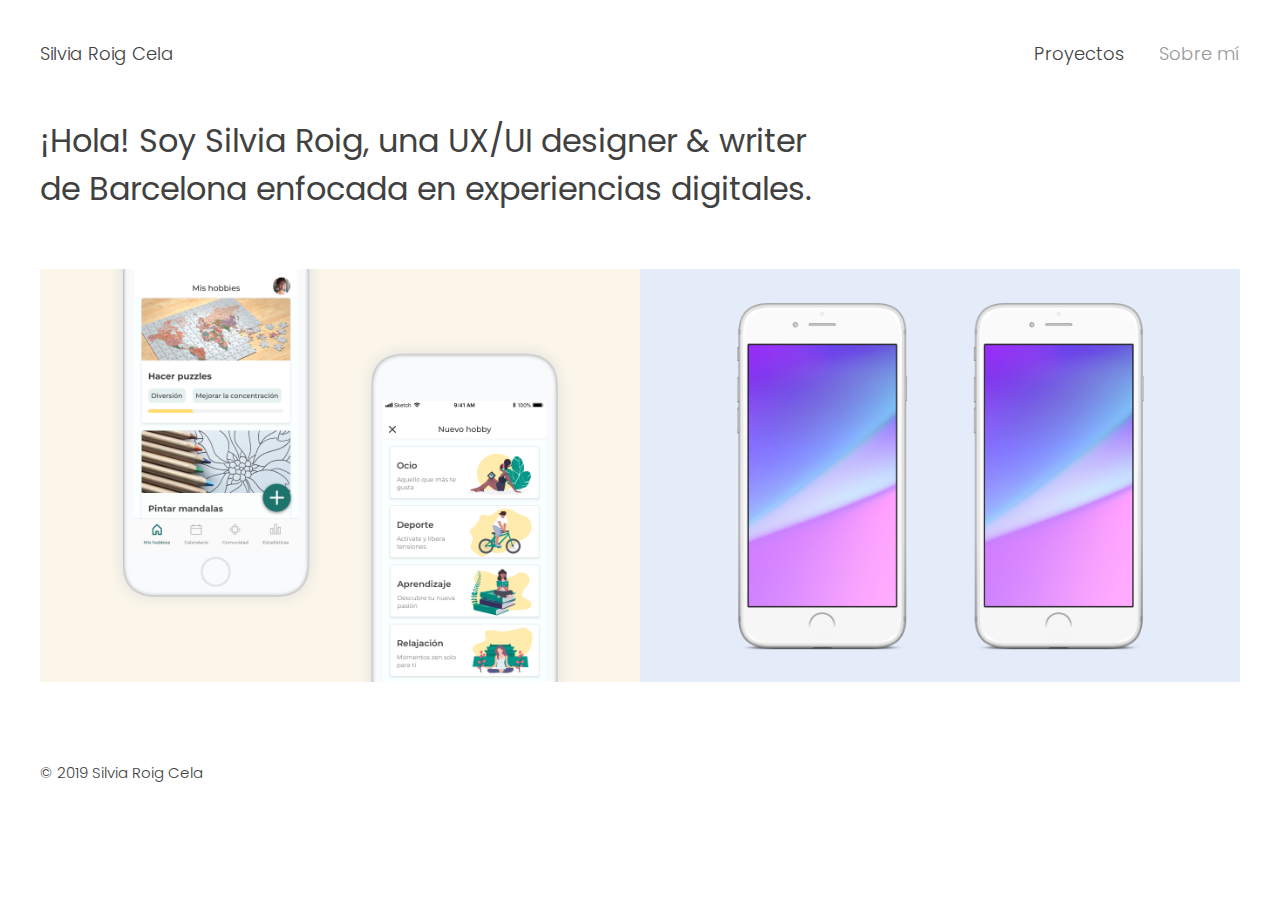
==== index.html @ dd19bb5b "WIP" ====
<!DOCTYPE html>
<html lang="en">
<head>
    <meta charset="UTF-8">
    <meta name="viewport" content="initial-scale=1.0">
    <meta http-equiv="X-UA-Compatible" content="ie=edge">
    <link rel="stylesheet" href="css/reset.css"/>
    
    <link rel="stylesheet" href="https://stackpath.bootstrapcdn.com/bootstrap/4.3.1/css/bootstrap.min.css" integrity="sha384-ggOyR0iXCbMQv3Xipma34MD+dH/1fQ784/j6cY/iJTQUOhcWr7x9JvoRxT2MZw1T" crossorigin="anonymous"> 
    <!-- <script src="https://stackpath.bootstrapcdn.com/bootstrap/4.3.1/js/bootstrap.min.js" integrity="sha384-JjSmVgyd0p3pXB1rRibZUAYoIIy6OrQ6VrjIEaFf/nJGzIxFDsf4x0xIM+B07jRM" crossorigin="anonymous"></script> -->
    
    <link href="https://fonts.googleapis.com/css?family=Poppins:100,100i,200,200i,300,300i,400,400i,500,500i,600,600i,700,700i,800,800i,900,900i" rel="stylesheet">
    <link rel="stylesheet" href="css/style.css"/>
    <title>Silvia Roig Cela</title>
    
    <script>
        function showOverlay(wrapperId) {
            document.getElementById(wrapperId).classList.add('active');
        }
        function hideOverlay(wrapperId) {
            document.getElementById(wrapperId).classList.remove('active');
        }
    </script>
</head>

<body>
    <header class="headercontainer">
        <h1 class="name com"><a class="link toplink1" href="index.html">Silvia Roig Cela</a></h1>
        <nav class="nav">
            <ul class="menu com">
                <li class="item item1"><a class="link toplink2" href="index.html">Proyectos</a></li>
                <li class="item item2"><a class="link toplink3" href="bio.html">Sobre mí</a></li>
            </ul>
        </nav>
    </header>
    
    <main>
        <div class="welcome">
            <div class="welcometext">
                <p>¡Hola! Soy Silvia Roig, una UX/UI designer & writer de Barcelona enfocada en experiencias digitales.</p>
            </div>
        </div>
        <div class="projects">
            <article class="mockup mockup1">
                <a href="proyecto1.html">
                    <div class="overlayWrapper overlayWrapper1" id="proyecto1">
                        <img class="gaintime" src="img/mockup.png" ontouchstart="showOverlay('proyecto1')" ontouchend="hideOverlay('proyecto1')"/>
                        <div class="overlay">
                            <span class="overlay-title">GainTime App</span>
                            <span class="overlay-subtitle">UX/UI Case Study</span>
                        </div>
                    </div>
                </a>
            </article>
            <article class="mockup mockup2">
                <a href="proyecto2.html">
                    <div class="overlayWrapper overlayWrapper2" id="proyecto2">
                        <img class="capstone" src="img/mockup2.png" ontouchstart="showOverlay('proyecto2')" ontouchend="hideOverlay('proyecto2')"/>
                        <div class="overlay">
                            <span class="overlay-title">Capstone Project</span>
                            <span class="overlay-subtitle">UX/UI Case Study</span>
                        </div>
                    </div>
                </a>
            </article>
        </div>
    </main>
    
    <footer>
        <div class="end">
            <div class="finaltext">
                <p>© 2019 Silvia Roig Cela</p>
            </div>
        </div>
    </footer>
</body>
</html>
---- css/style.css ----
/* body {
    padding: 0 40px;
} */

.headercontainer {
    padding: 40px 40px 10px 40px;
    display: flex;
    justify-content: space-between;
    align-items: center;
}

.com {
    color: #414141;
    font-family: 'Poppins', sans-serif;
    font-size: 18px;
    font-weight: 300;
}

.name {
    margin: 0;
}

.menu {
    margin: 0;
}

.item {
    display: inline-flex;
    justify-content: flex-end;
}

.item1 {
    margin-right: 30px;
}

.welcome {
    padding: 40px;
}

.welcometext {
    color: #414141;
    font-family: 'Poppins', sans-serif;
    font-size: 32px;
    font-weight: 400;
    display: flex;
    justify-content: flex-start;
    text-align: left;
    padding-right: 35%; 
}

.projects {
    display: flex;
}

.projects .overlayWrapper {
    position: relative;
}

.overlayWrapper1 .overlay {
    position: absolute;
    top: 0;
    bottom: 0;
    left: 0;
    right: 0;
    background: rgba(255,247,222, 0.6);
    
    transition: 0.5s;
    visibility: hidden;
    opacity: 0;

    display: flex;
    flex-direction: column;
    justify-content: center;
    align-items: center;

    color: #414141;
}

.overlayWrapper2 .overlay {
    position: absolute;
    top: 0;
    bottom: 0;
    left: 0;
    right: 0;
    background: rgba(216,230,255, 0.6);
    
    transition: 0.5s;
    visibility: hidden;
    opacity: 0;

    display: flex;
    flex-direction: column;
    justify-content: center;
    align-items: center;

    color: #414141;
}

.overlayWrapper:hover .overlay, 
.overlayWrapper.active .overlay {
    visibility: visible;
    opacity: 1;
}

.overlay-title {
    margin-bottom: 20px;
    font-family: 'Poppins', sans-serif;
    font-size: 18px;
    font-weight: 400;
}

.overlay-subtitle {
    font-family: 'Poppins', sans-serif;
    font-size: 15px;
    font-weight: 300;
}

.mockup {
    min-width: 300px;
    flex: 33.33%;
    padding-bottom: 10px;
}

.mockup1 {
    padding-left: 40px;
}

.mockup2 {
    padding-right: 40px;
}

img {
    max-width: 100%;
}

.toplink1 {
    color: #414141;
}

.toplink2 {
    color: #414141;
}

.toplink3 {
    color: #979797;
}

.toplinkbio2 {
    color: #979797;
}

.toplinkbio3 {
    color: #414141;
}

.link:hover {
    text-decoration: none;
    color: #414141;
}

.end {
    padding: 70px 40px 10px 40px;
    display: flex;
    flex-wrap: wrap;
}

.finaltext {
    color: #414141;
    font-family: 'Poppins', sans-serif;
    font-size: 15px;
    font-weight: 300;
    display: flex;
    justify-content: flex-start;
}

.sobremi {
    display: flex;
    padding-top: 80px;
}

.bio {
    padding: 0 10px 10px 40px;
}

.img-wrapper {
    min-width: 30%;
    margin: 5px 0 20px 240px;
}

.biotext {
    color: #414141;
    font-family: 'Poppins', sans-serif;
    font-size: 20px;
    font-weight: 300;
    text-align: left;
    padding-right: 30%;
}

.contact {
    color: #414141;
    font-family: 'Poppins', sans-serif;
    font-size: 18px;
    font-weight: 200;
    text-align: left;
    padding-top: 20px;
}

.mylinkedin {
    color: #888888;
    font-size: 25px;
    padding-right: 10px;
}

.mylinkedin:hover {
    color: #0077b5;
}

.mymedium {
    color: #888888;
    font-size: 25px;
    padding-right: 10px;
}

.mymedium:hover {
    color: #292929;
}

.myemail {
    color: #888888;
    font-size: 25px;
}

.myemail:hover {
    color: #1dbff5;
}

.presentation {
    padding: 60px 40px 0 40px;
}

.title {
    padding: 40px 25%;
    color: #414141;
    font-family: 'Poppins', sans-serif;
    font-size: 32px;
    font-weight: 400;
    display: flex;
    justify-content: flex-start;
    text-align: left;
}

.userpersona {
    padding: 0 25%;
}

.gaintimecasestudy {
    padding: 0 25%;
}

.gaintimetext {
    color: #414141;
    font-family: 'Poppins', sans-serif;
    font-size: 20px;
    font-weight: 300;
}

.capstonecasestudy {
    margin: 40px 40px 0 40px;
}

.capstonetext {
    color: #414141;
    font-family: 'Poppins', sans-serif;
    font-size: 20px;
    font-weight: 400;
}

/* ASPECT RATIO UTILS */

[class*='ratio-'] {
    display: block;
    position: relative;
  }
  
  [class*='ratio-'] > * {
    display: block;
    width: 100%;
    height: 100%;
    position: absolute;
    top: 0;
    left: 0;
  }

  .aspect-ratio-foto-silvia {
    padding-top: 110%;
  }

  .aspect-ratio-foto-silvia img {
    object-fit: cover;
  }
  

@media (max-width: 1200px) {
    .sobremi {
        display: block;
    }
    .img-wrapper {
        max-width: 30%;
        margin: 0 40px 28px 40px;
        float: left;
    }
}

@media (max-width: 750px) {
    .nav {
        position: fixed;
        top: 0;
        left: 0;
        width: 100%;
        padding: 15px 20px;
        border-bottom: 1px solid #D8D8D8;
        background: white;
    }

    .com {
        font-size: 18px;
    }

    .name {
        display: none;
    }

    .welcome {
        padding: 40px 20px 10px 20px;
    }

    .welcometext {
        font-size: 25px;
        display: flex;
        justify-content: flex-start;
        text-align: left;
        padding-right: 0;
    }

    .projects {
        flex-direction: column;
    }

    .mockup1 {
        padding: 0 20px 10px 20px;
    }
    
    .mockup2 {
        padding: 0 20px 10px 20px;
    }

    .end {
        padding: 40px 20px 10px 20px;
    }

    .sobremi {
        display: flex;
        flex-direction: column;
        padding-top: 40px;
    }

    .img-wrapper {
        float: none;
        margin: 0 0 30px 20px;
        max-width: 80%;
    }

    .aspect-ratio-foto-silvia {
        padding-top: 70%;
      }

    .bio {
        padding: 0 20px 10px 20px;
    }

    .biotext {
        font-size: 18px;
        padding-right: 0;
    }

    .contact {
        font-size: 18px;
        padding-right: 0;
    }
    
    .presentation {
        padding: 40px 20px 0 20px;
    }

    .title {
        padding: 30px 20px;
        font-size: 25px;
    }

    .userpersona {
        padding: 0 20px;
    }
    
    .gaintimecasestudy {
        padding: 0 20px;
    }

    .gaintimetext {
        font-size: 18px;
    }

}
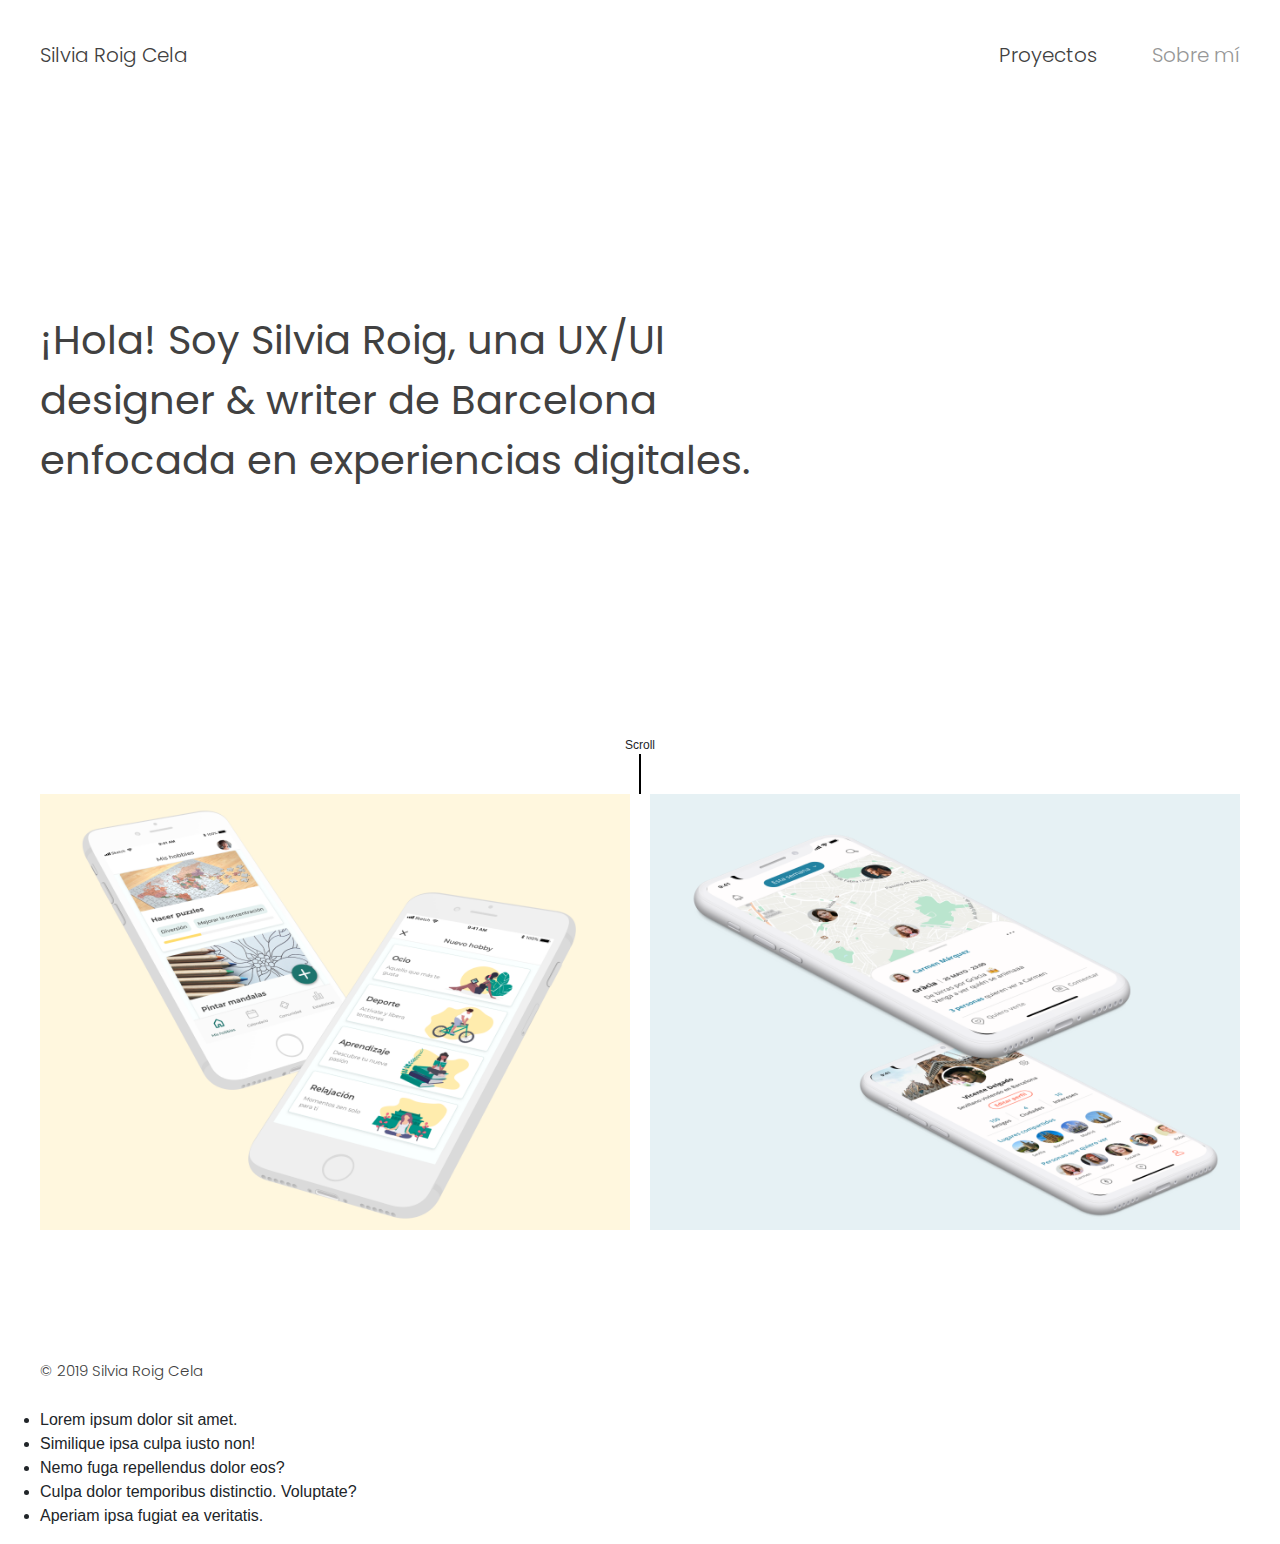
==== commit 3ce865c8: "WIP" ====
--- a/index.html
+++ b/index.html
@@ -24,7 +24,7 @@
 </head>
 
 <body>
-    <header class="headercontainer">
+    <header class="header-container">
         <h1 class="name com"><a class="link toplink1" href="index.html">Silvia Roig Cela</a></h1>
         <nav class="nav">
             <ul class="menu com">
@@ -40,7 +40,11 @@
                 <p>¡Hola! Soy Silvia Roig, una UX/UI designer & writer de Barcelona enfocada en experiencias digitales.</p>
             </div>
         </div>
-        <div class="projects">
+        <div id="scroll-container">
+            <p>Scroll</p>
+            <div class="barra"></div>
+        </div>
+        <div id="project-start" class="projects">
             <article class="mockup mockup1">
                 <a href="proyecto1.html">
                     <div class="overlayWrapper overlayWrapper1" id="proyecto1">
@@ -73,5 +77,14 @@
             </div>
         </div>
     </footer>
+   <div>
+       <ul>
+           <li>Lorem ipsum dolor sit amet.</li>
+           <li>Similique ipsa culpa iusto non!</li>
+           <li>Nemo fuga repellendus dolor eos?</li>
+           <li>Culpa dolor temporibus distinctio. Voluptate?</li>
+           <li>Aperiam ipsa fugiat ea veritatis.</li>
+       </ul>
+   </div>
 </body>
 </html>--- a/css/style.css
+++ b/css/style.css
@@ -1,8 +1,4 @@
-/* body {
-    padding: 0 40px;
-} */
-
-.headercontainer {
+.header-container {
     padding: 40px 40px 10px 40px;
     display: flex;
     justify-content: space-between;
@@ -12,7 +8,7 @@
 .com {
     color: #414141;
     font-family: 'Poppins', sans-serif;
-    font-size: 18px;
+    font-size: 20px;
     font-weight: 300;
 }
 
@@ -30,22 +26,40 @@
 }
 
 .item1 {
-    margin-right: 30px;
+    margin-right: 50px;
 }
 
 .welcome {
-    padding: 40px;
+    padding: 230px 40px;
 }
 
 .welcometext {
     color: #414141;
     font-family: 'Poppins', sans-serif;
-    font-size: 32px;
+    font-size: 40px;
     font-weight: 400;
     display: flex;
     justify-content: flex-start;
     text-align: left;
     padding-right: 35%; 
+}
+
+#scroll-container {
+    display: flex;
+    justify-content: center;
+    align-items: center;
+    flex-direction: column;
+    font-size: 12px;
+}
+
+#scroll-container p {
+    margin-bottom: 0;
+}
+
+.barra {
+    width: 2px;
+    height: 40px;
+    background-color: black;
 }
 
 .projects {
@@ -62,7 +76,7 @@
     bottom: 0;
     left: 0;
     right: 0;
-    background: rgba(255,247,222, 0.6);
+    background: rgba(251,246,233, 0.7);
     
     transition: 0.5s;
     visibility: hidden;
@@ -82,7 +96,7 @@
     bottom: 0;
     left: 0;
     right: 0;
-    background: rgba(216,230,255, 0.6);
+    background: rgba(238,244,254, 0.7);
     
     transition: 0.5s;
     visibility: hidden;
@@ -105,13 +119,13 @@
 .overlay-title {
     margin-bottom: 20px;
     font-family: 'Poppins', sans-serif;
+    font-size: 20px;
+    font-weight: 400;
+}
+
+.overlay-subtitle {
+    font-family: 'Poppins', sans-serif;
     font-size: 18px;
-    font-weight: 400;
-}
-
-.overlay-subtitle {
-    font-family: 'Poppins', sans-serif;
-    font-size: 15px;
     font-weight: 300;
 }
 
@@ -123,9 +137,11 @@
 
 .mockup1 {
     padding-left: 40px;
+    padding-right: 10px;
 }
 
 .mockup2 {
+    padding-left: 10px;
     padding-right: 40px;
 }
 
@@ -159,7 +175,7 @@
 }
 
 .end {
-    padding: 70px 40px 10px 40px;
+    padding: 120px 40px 10px 40px;
     display: flex;
     flex-wrap: wrap;
 }
@@ -175,7 +191,7 @@
 
 .sobremi {
     display: flex;
-    padding-top: 80px;
+    padding-top: 120px;
 }
 
 .bio {
@@ -194,6 +210,29 @@
     font-weight: 300;
     text-align: left;
     padding-right: 30%;
+}
+
+.cv {
+    /* padding-top: 20px; */
+    color: #414141;
+    font-family: 'Poppins', sans-serif;
+    font-size: 20px;
+    font-weight: 300;
+}
+
+.descargarcv {
+    color: #414141;
+    font-family: 'Poppins', sans-serif;
+    font-size: 20px;
+    font-weight: 300;
+    text-decoration: underline;
+}
+
+.descargarcv:hover {
+    color: #414141;
+    font-family: 'Poppins', sans-serif;
+    font-size: 20px;
+    font-weight: 300;
 }
 
 .contact {
@@ -231,7 +270,7 @@
 }
 
 .myemail:hover {
-    color: #1dbff5;
+    color: #18c2fe;
 }
 
 .presentation {
@@ -239,7 +278,7 @@
 }
 
 .title {
-    padding: 40px 25%;
+    padding: 40px 25% 0 25%;
     color: #414141;
     font-family: 'Poppins', sans-serif;
     font-size: 32px;
@@ -249,8 +288,24 @@
     text-align: left;
 }
 
+.subtitle {
+    padding: 0 25% 20px 25%;
+    color: #414141;
+    font-family: 'Poppins', sans-serif;
+    font-size: 25px;
+    font-weight: 400;
+    display: flex;
+    justify-content: flex-start;
+    text-align: left;
+    line-height: 1.8;
+}
+
 .userpersona {
-    padding: 0 25%;
+    padding: 40px 25%;
+}
+
+.userjourney {
+    padding: 20px 25% 40px 25%;
 }
 
 .gaintimecasestudy {
@@ -262,10 +317,11 @@
     font-family: 'Poppins', sans-serif;
     font-size: 20px;
     font-weight: 300;
+    line-height: 1.8;
 }
 
 .capstonecasestudy {
-    margin: 40px 40px 0 40px;
+    margin: 0 25%;
 }
 
 .capstonetext {
@@ -273,6 +329,7 @@
     font-family: 'Poppins', sans-serif;
     font-size: 20px;
     font-weight: 400;
+    line-height: 1.8;
 }
 
 /* ASPECT RATIO UTILS */
@@ -331,7 +388,7 @@
     }
 
     .welcome {
-        padding: 40px 20px 10px 20px;
+        padding: 100px 20px;
     }
 
     .welcometext {
@@ -351,7 +408,7 @@
     }
     
     .mockup2 {
-        padding: 0 20px 10px 20px;
+        padding: 10px 20px;
     }
 
     .end {
@@ -387,26 +444,49 @@
         font-size: 18px;
         padding-right: 0;
     }
+
+    .cv {
+        font-size: 18px;
+    }
+
+    .descargarcv {
+        font-size: 18px;
+    }
     
     .presentation {
         padding: 40px 20px 0 20px;
     }
 
     .title {
-        padding: 30px 20px;
+        padding: 30px 20px 0 20px;
         font-size: 25px;
     }
 
+    .subtitle {
+        padding: 0 20px 15px 20px;
+        font-size: 20px;
+        line-height: 1.7;
+    }
+
     .userpersona {
-        padding: 0 20px;
+        padding: 20px;
     }
     
+    .userjourney {
+        padding: 20px;
+    }
+
     .gaintimecasestudy {
         padding: 0 20px;
     }
 
     .gaintimetext {
         font-size: 18px;
-    }
+        line-height: 1.7;
+    }
+
+    .capstonetext {
+        font-size: 18px;
+        line-height: 1.7;
 
 }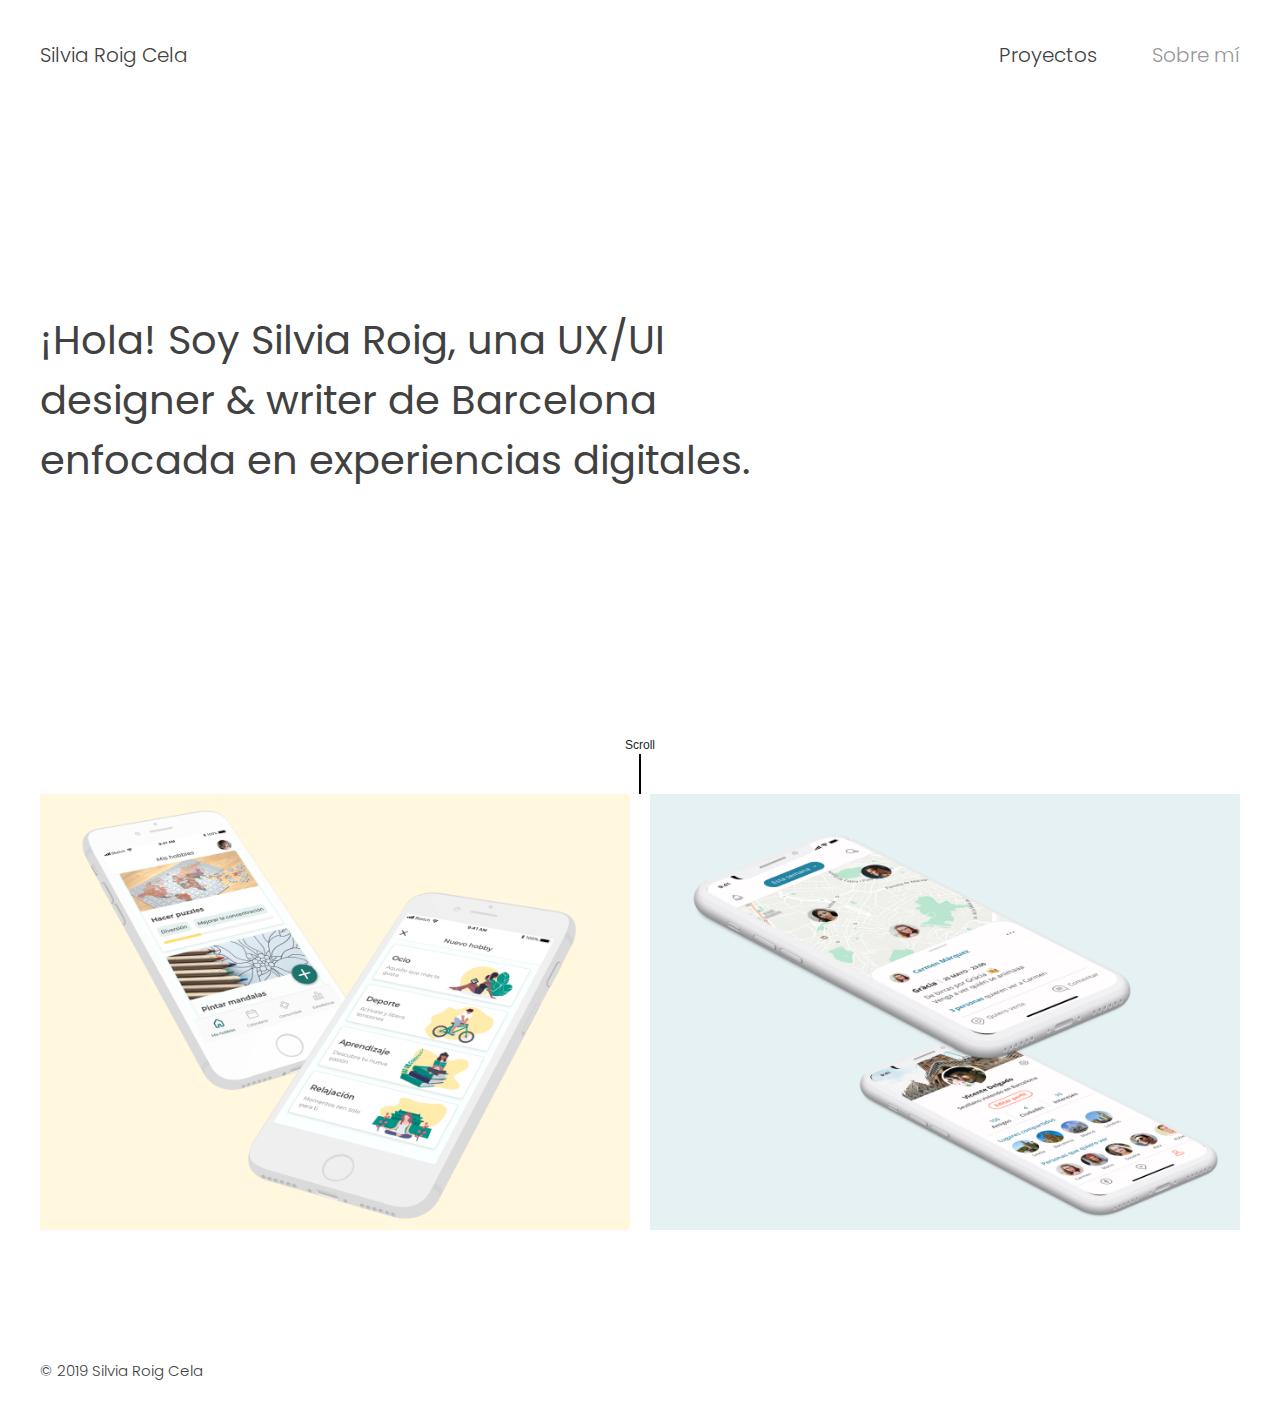
==== commit 9b317502: "WIP" ====
--- a/index.html
+++ b/index.html
@@ -12,19 +12,10 @@
     <link href="https://fonts.googleapis.com/css?family=Poppins:100,100i,200,200i,300,300i,400,400i,500,500i,600,600i,700,700i,800,800i,900,900i" rel="stylesheet">
     <link rel="stylesheet" href="css/style.css"/>
     <title>Silvia Roig Cela</title>
-    
-    <script>
-        function showOverlay(wrapperId) {
-            document.getElementById(wrapperId).classList.add('active');
-        }
-        function hideOverlay(wrapperId) {
-            document.getElementById(wrapperId).classList.remove('active');
-        }
-    </script>
 </head>
 
 <body>
-    <header class="header-container">
+    <header class="headercontainer">
         <h1 class="name com"><a class="link toplink1" href="index.html">Silvia Roig Cela</a></h1>
         <nav class="nav">
             <ul class="menu com">
@@ -77,14 +68,7 @@
             </div>
         </div>
     </footer>
-   <div>
-       <ul>
-           <li>Lorem ipsum dolor sit amet.</li>
-           <li>Similique ipsa culpa iusto non!</li>
-           <li>Nemo fuga repellendus dolor eos?</li>
-           <li>Culpa dolor temporibus distinctio. Voluptate?</li>
-           <li>Aperiam ipsa fugiat ea veritatis.</li>
-       </ul>
-   </div>
+
+    <script src="js/app.js"></script>
 </body>
 </html>--- a/css/style.css
+++ b/css/style.css
@@ -1,4 +1,4 @@
-.header-container {
+.headercontainer {
     padding: 40px 40px 10px 40px;
     display: flex;
     justify-content: space-between;
@@ -488,5 +488,6 @@
     .capstonetext {
         font-size: 18px;
         line-height: 1.7;
+    }
 
 }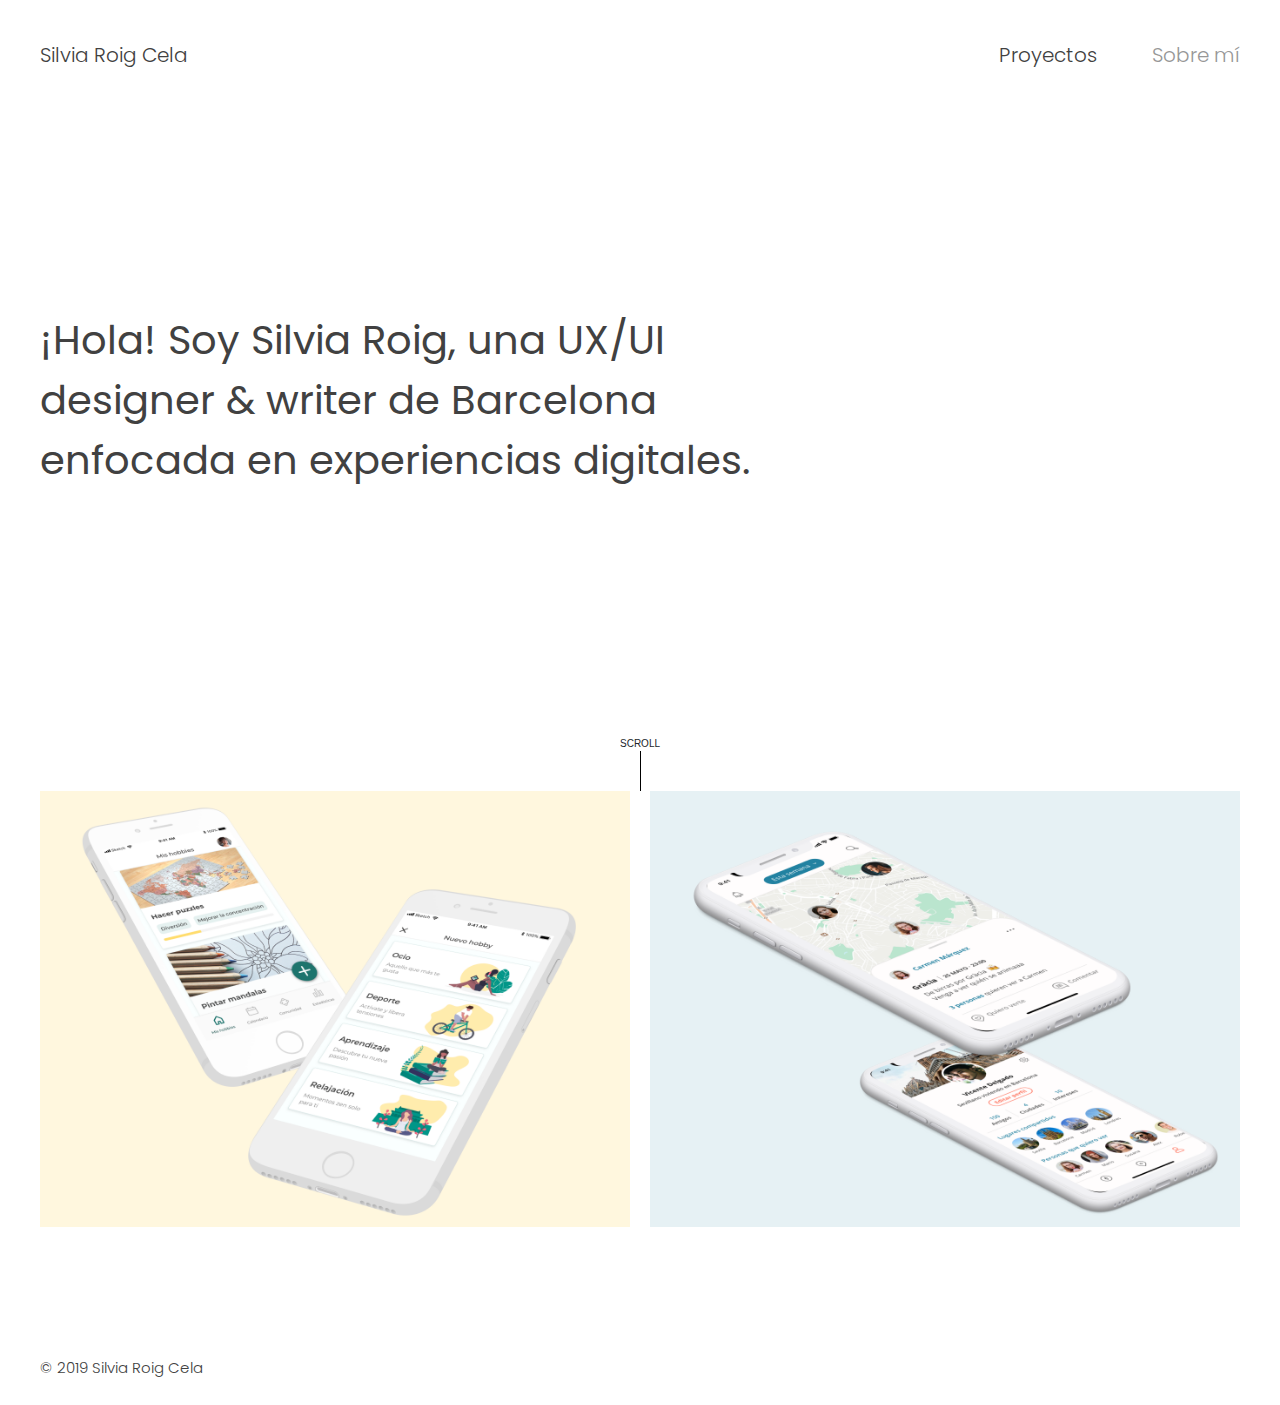
==== commit 979f06cd: "WIP" ====
--- a/index.html
+++ b/index.html
@@ -19,7 +19,7 @@
         <h1 class="name com"><a class="link toplink1" href="index.html">Silvia Roig Cela</a></h1>
         <nav class="nav">
             <ul class="menu com">
-                <li class="item item1"><a class="link toplink2" href="index.html">Proyectos</a></li>
+                <li class="item item1"><a id="link-projects" class="link toplink2" href="index.html">Proyectos</a></li>
                 <li class="item item2"><a class="link toplink3" href="bio.html">Sobre mí</a></li>
             </ul>
         </nav>
@@ -32,7 +32,7 @@
             </div>
         </div>
         <div id="scroll-container">
-            <p>Scroll</p>
+            <p>SCROLL</p>
             <div class="barra"></div>
         </div>
         <div id="project-start" class="projects">
@@ -69,6 +69,10 @@
         </div>
     </footer>
 
+    <script
+    src="https://code.jquery.com/jquery-3.4.1.min.js"
+    integrity="sha256-CSXorXvZcTkaix6Yvo6HppcZGetbYMGWSFlBw8HfCJo="
+    crossorigin="anonymous"></script>
     <script src="js/app.js"></script>
 </body>
 </html>--- a/css/style.css
+++ b/css/style.css
@@ -49,7 +49,13 @@
     justify-content: center;
     align-items: center;
     flex-direction: column;
-    font-size: 12px;
+    font-size: 10px;
+    opacity: 1;
+    transition: opacity 350ms ease;
+}
+
+#scroll-container.hidden {
+    opacity: 0;
 }
 
 #scroll-container p {
@@ -57,9 +63,27 @@
 }
 
 .barra {
-    width: 2px;
+    width: 1px;
     height: 40px;
     background-color: black;
+}
+
+.sidebar-menu {
+    position: fixed;
+    left: 5%;
+    top: 15%;
+    font-size: 1.2rem;
+    opacity: 1;
+    transition: opacity 200ms ease;
+}
+
+.sidebar-menu a {
+    display: block;
+    color: black;
+}
+
+.sidebar-menu.hidden {
+    opacity: 0;
 }
 
 .projects {
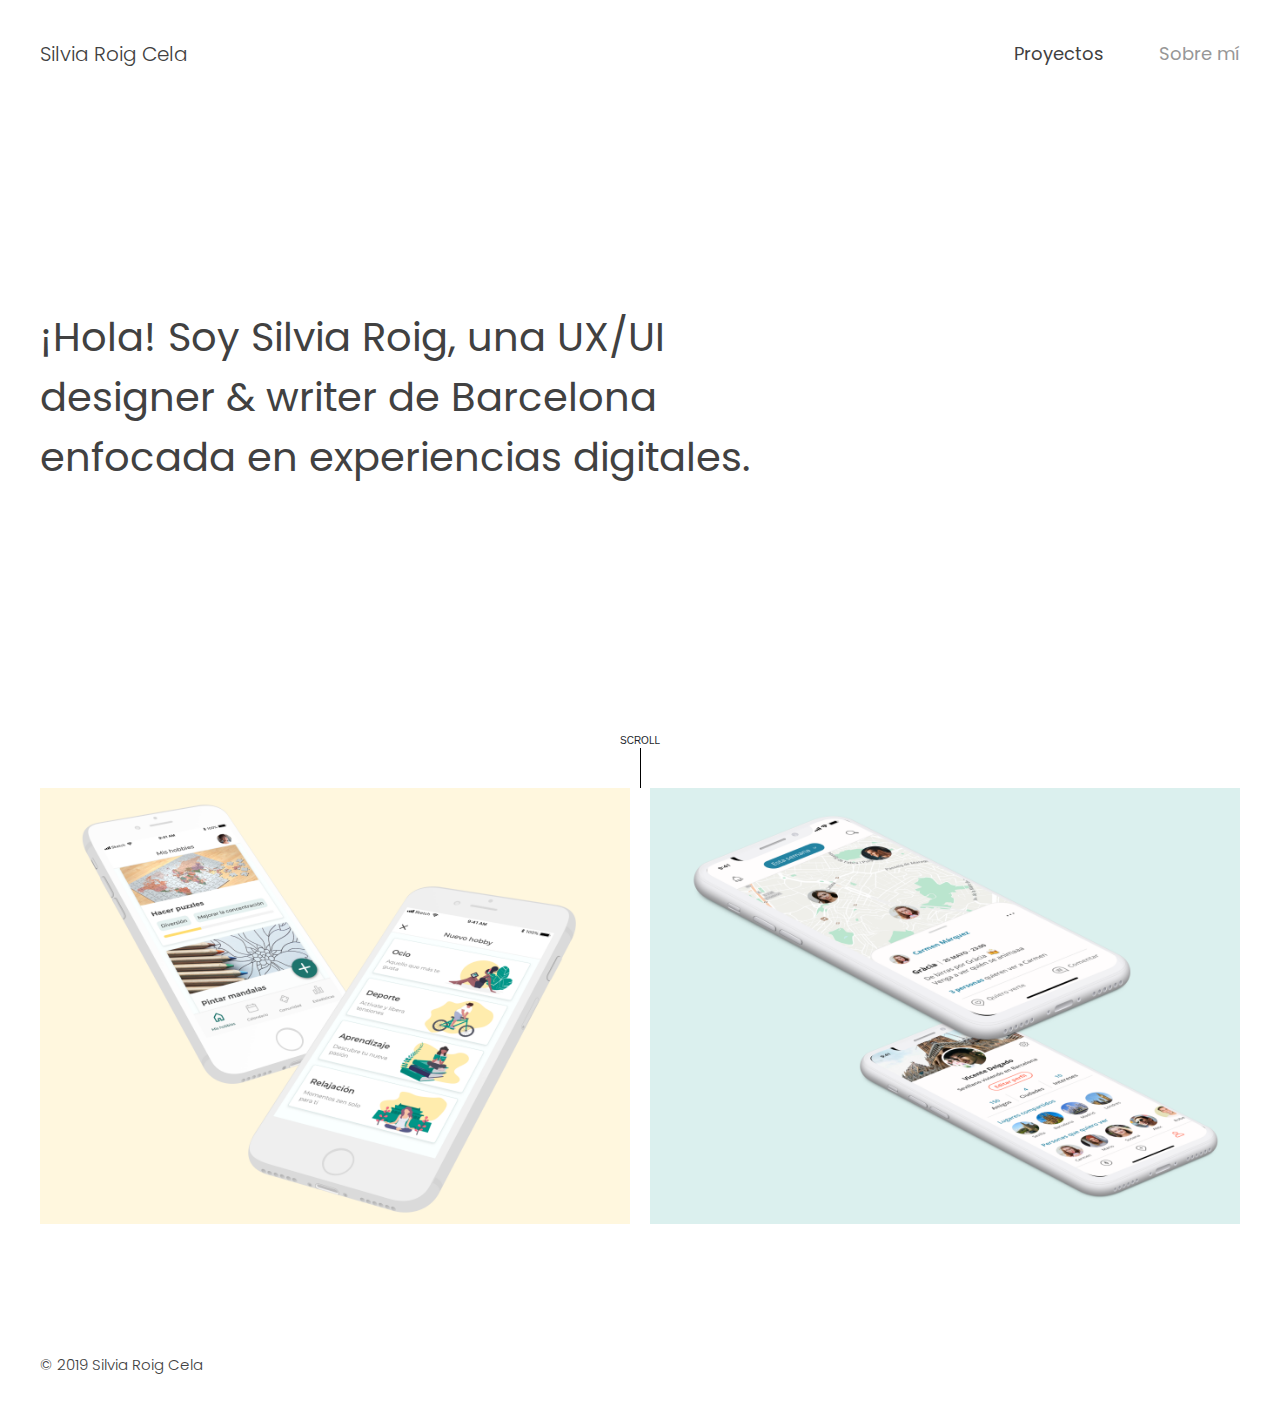
==== commit 0c197bba: "WIP" ====
--- a/index.html
+++ b/index.html
@@ -18,7 +18,7 @@
     <header class="headercontainer">
         <h1 class="name com"><a class="link toplink1" href="index.html">Silvia Roig Cela</a></h1>
         <nav class="nav">
-            <ul class="menu com">
+            <ul class="menu">
                 <li class="item item1"><a id="link-projects" class="link toplink2" href="index.html">Proyectos</a></li>
                 <li class="item item2"><a class="link toplink3" href="bio.html">Sobre mí</a></li>
             </ul>
@@ -52,7 +52,7 @@
                     <div class="overlayWrapper overlayWrapper2" id="proyecto2">
                         <img class="capstone" src="img/mockup2.png" ontouchstart="showOverlay('proyecto2')" ontouchend="hideOverlay('proyecto2')"/>
                         <div class="overlay">
-                            <span class="overlay-title">Capstone Project</span>
+                            <span class="overlay-title">Loki App</span>
                             <span class="overlay-subtitle">UX/UI Case Study</span>
                         </div>
                     </div>
--- a/css/style.css
+++ b/css/style.css
@@ -18,6 +18,9 @@
 
 .menu {
     margin: 0;
+    font-family: 'Poppins', sans-serif;
+    font-size: 18px;
+    font-weight: 400;
 }
 
 .item {
@@ -66,24 +69,6 @@
     width: 1px;
     height: 40px;
     background-color: black;
-}
-
-.sidebar-menu {
-    position: fixed;
-    left: 5%;
-    top: 15%;
-    font-size: 1.2rem;
-    opacity: 1;
-    transition: opacity 200ms ease;
-}
-
-.sidebar-menu a {
-    display: block;
-    color: black;
-}
-
-.sidebar-menu.hidden {
-    opacity: 0;
 }
 
 .projects {
@@ -120,7 +105,7 @@
     bottom: 0;
     left: 0;
     right: 0;
-    background: rgba(238,244,254, 0.7);
+    background: rgba(223,236,235, 0.7);
     
     transition: 0.5s;
     visibility: hidden;
@@ -295,6 +280,24 @@
 
 .myemail:hover {
     color: #18c2fe;
+}
+
+.sidebar-menu {
+    position: fixed;
+    left: 5%;
+    top: 15%;
+    font-size: 1.2rem;
+    opacity: 1;
+    transition: opacity 200ms ease;
+}
+
+.sidebar-menu a {
+    display: block;
+    color: black;
+}
+
+.sidebar-menu.hidden {
+    opacity: 0;
 }
 
 .presentation {
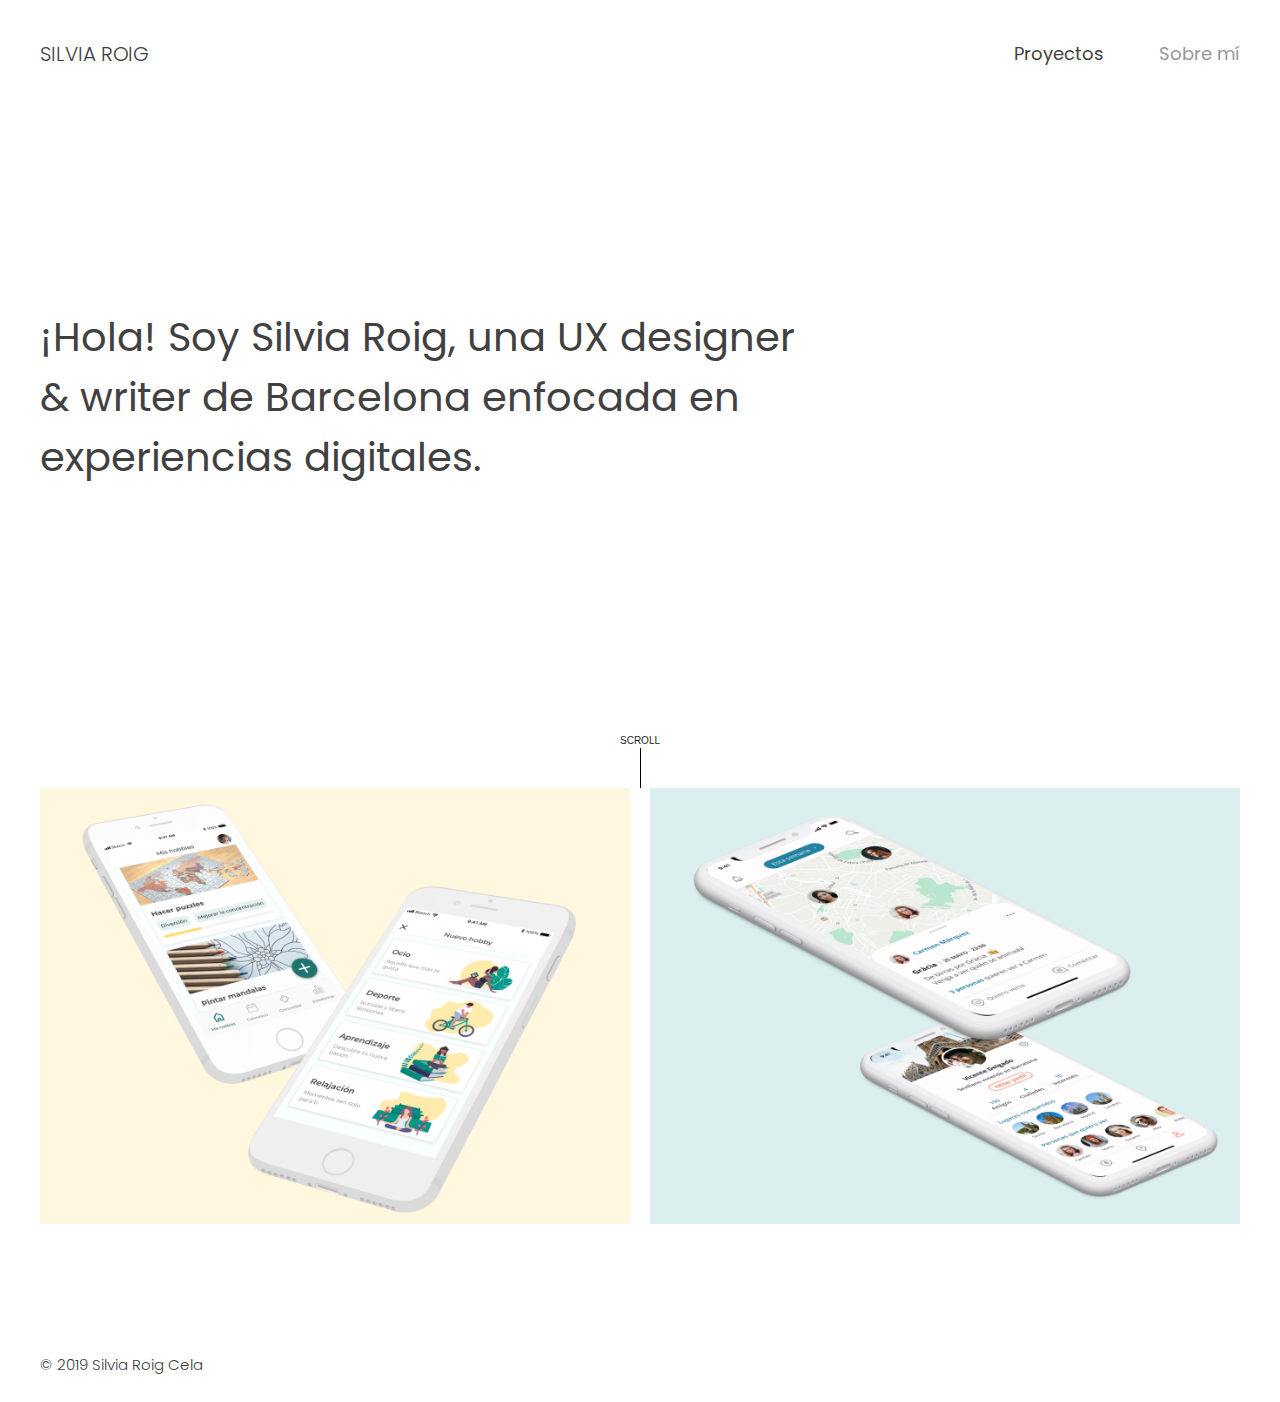
==== commit deb8281a: "WIP" ====
--- a/index.html
+++ b/index.html
@@ -16,7 +16,7 @@
 
 <body>
     <header class="headercontainer">
-        <h1 class="name com"><a class="link toplink1" href="index.html">Silvia Roig Cela</a></h1>
+        <h1 class="name com"><a class="link toplink1" href="index.html">SILVIA ROIG</a></h1>
         <nav class="nav">
             <ul class="menu">
                 <li class="item item1"><a id="link-projects" class="link toplink2" href="index.html">Proyectos</a></li>
@@ -28,7 +28,7 @@
     <main>
         <div class="welcome">
             <div class="welcometext">
-                <p>¡Hola! Soy Silvia Roig, una UX/UI designer & writer de Barcelona enfocada en experiencias digitales.</p>
+                <p>¡Hola! Soy Silvia Roig, una UX designer & writer de Barcelona enfocada en experiencias digitales.</p>
             </div>
         </div>
         <div id="scroll-container">
--- a/css/style.css
+++ b/css/style.css
@@ -213,44 +213,47 @@
 }
 
 .biotext {
-    color: #414141;
-    font-family: 'Poppins', sans-serif;
-    font-size: 20px;
+    color: #4D4D4D;
+    font-family: 'Poppins', sans-serif;
+    font-size: 19px;
     font-weight: 300;
     text-align: left;
     padding-right: 30%;
 }
 
 .cv {
-    /* padding-top: 20px; */
-    color: #414141;
-    font-family: 'Poppins', sans-serif;
-    font-size: 20px;
-    font-weight: 300;
+    padding-top: 30px;
+    color: #414141;
+    font-family: 'Poppins', sans-serif;
+    font-size: 19px;
+    font-weight: 400;
+}
+
+.saber-mas {
+    margin-bottom: 0
 }
 
 .descargarcv {
     color: #414141;
     font-family: 'Poppins', sans-serif;
-    font-size: 20px;
-    font-weight: 300;
+    font-size: 19px;
+    font-weight: 400;
     text-decoration: underline;
 }
 
 .descargarcv:hover {
     color: #414141;
     font-family: 'Poppins', sans-serif;
-    font-size: 20px;
-    font-weight: 300;
+    font-size: 19px;
+    font-weight: 400;
 }
 
 .contact {
     color: #414141;
     font-family: 'Poppins', sans-serif;
-    font-size: 18px;
-    font-weight: 200;
+    font-size: 19px;
+    font-weight: 400;
     text-align: left;
-    padding-top: 20px;
 }
 
 .mylinkedin {
@@ -279,7 +282,7 @@
 }
 
 .myemail:hover {
-    color: #18c2fe;
+    color: #c23a2b;
 }
 
 .sidebar-menu {
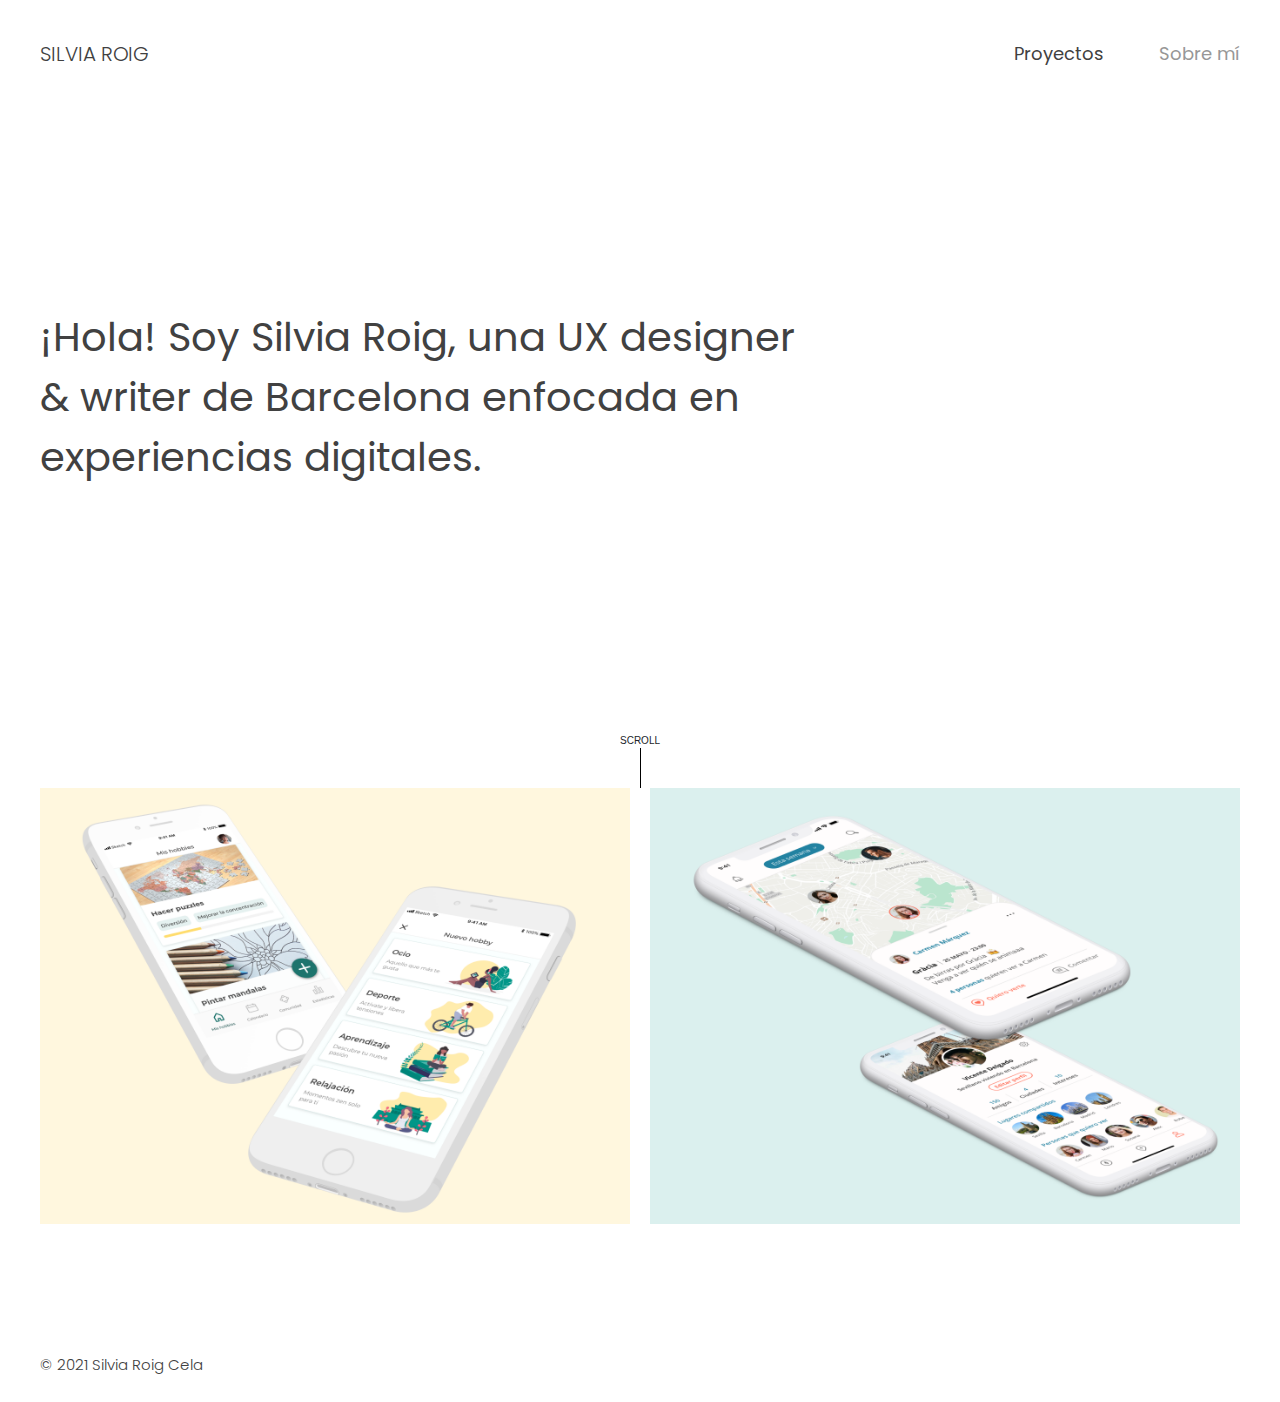
==== commit f4113347: "Update August 2021" ====
--- a/index.html
+++ b/index.html
@@ -64,7 +64,7 @@
     <footer>
         <div class="end">
             <div class="finaltext">
-                <p>© 2019 Silvia Roig Cela</p>
+                <p>© 2021 Silvia Roig Cela</p>
             </div>
         </div>
     </footer>
--- a/css/style.css
+++ b/css/style.css
@@ -213,7 +213,7 @@
 }
 
 .biotext {
-    color: #4D4D4D;
+    color: #414141;
     font-family: 'Poppins', sans-serif;
     font-size: 19px;
     font-weight: 300;
@@ -226,14 +226,14 @@
     color: #414141;
     font-family: 'Poppins', sans-serif;
     font-size: 19px;
-    font-weight: 400;
+    font-weight: 300;
 }
 
 .saber-mas {
     margin-bottom: 0
 }
 
-.descargarcv {
+.descargar {
     color: #414141;
     font-family: 'Poppins', sans-serif;
     font-size: 19px;
@@ -241,7 +241,7 @@
     text-decoration: underline;
 }
 
-.descargarcv:hover {
+.descargar:hover {
     color: #414141;
     font-family: 'Poppins', sans-serif;
     font-size: 19px;
@@ -252,7 +252,7 @@
     color: #414141;
     font-family: 'Poppins', sans-serif;
     font-size: 19px;
-    font-weight: 400;
+    font-weight: 300;
     text-align: left;
 }
 
@@ -330,14 +330,6 @@
     line-height: 1.8;
 }
 
-.userpersona {
-    padding: 40px 25%;
-}
-
-.userjourney {
-    padding: 20px 25% 40px 25%;
-}
-
 .gaintimecasestudy {
     padding: 0 25%;
 }
@@ -348,6 +340,22 @@
     font-size: 20px;
     font-weight: 300;
     line-height: 1.8;
+}
+
+.entrevistas {
+    padding-left: 25px;
+}
+
+.enumeracion {
+    padding-left: 25px;
+}
+
+.separador {
+    height: 30px;
+}
+
+.fotogain {
+    padding: 20px 0; 
 }
 
 .capstonecasestudy {
@@ -479,7 +487,7 @@
         font-size: 18px;
     }
 
-    .descargarcv {
+    .descargar {
         font-size: 18px;
     }
     
@@ -498,14 +506,6 @@
         line-height: 1.7;
     }
 
-    .userpersona {
-        padding: 20px;
-    }
-    
-    .userjourney {
-        padding: 20px;
-    }
-
     .gaintimecasestudy {
         padding: 0 20px;
     }
